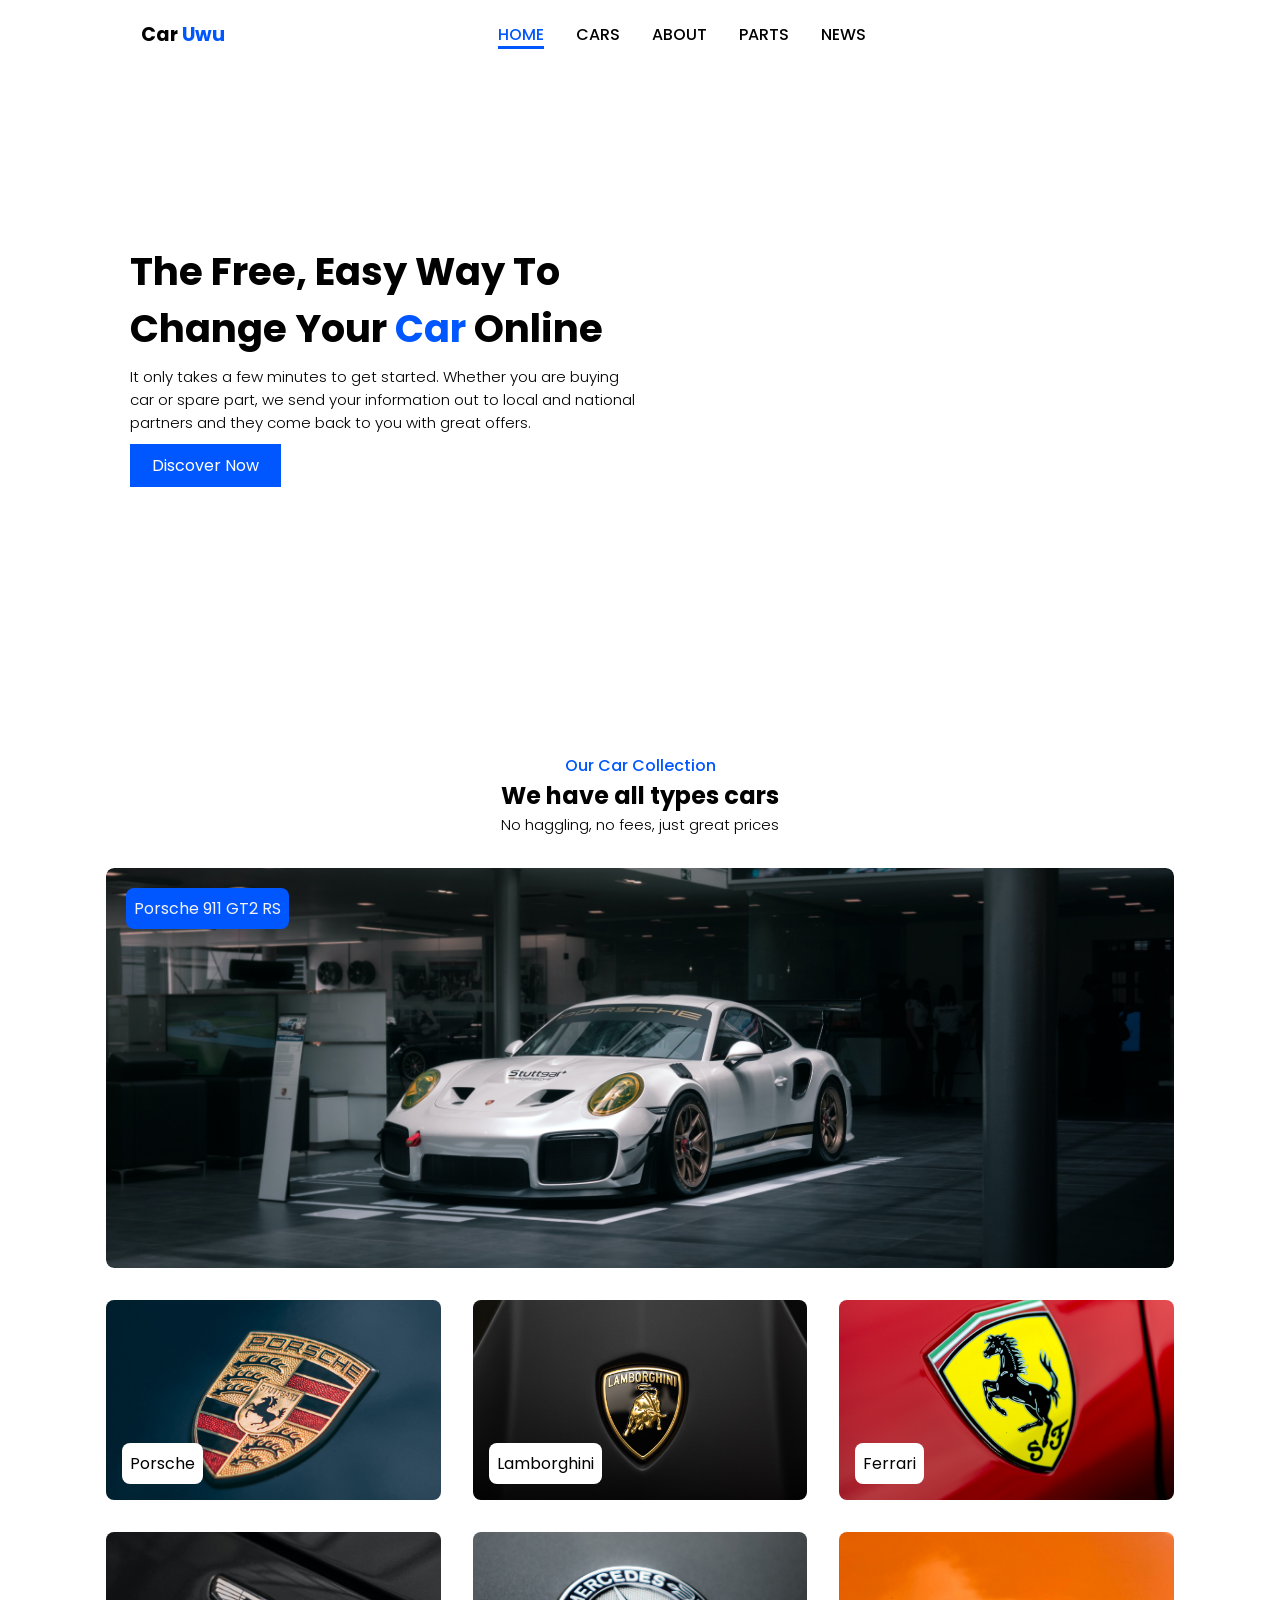
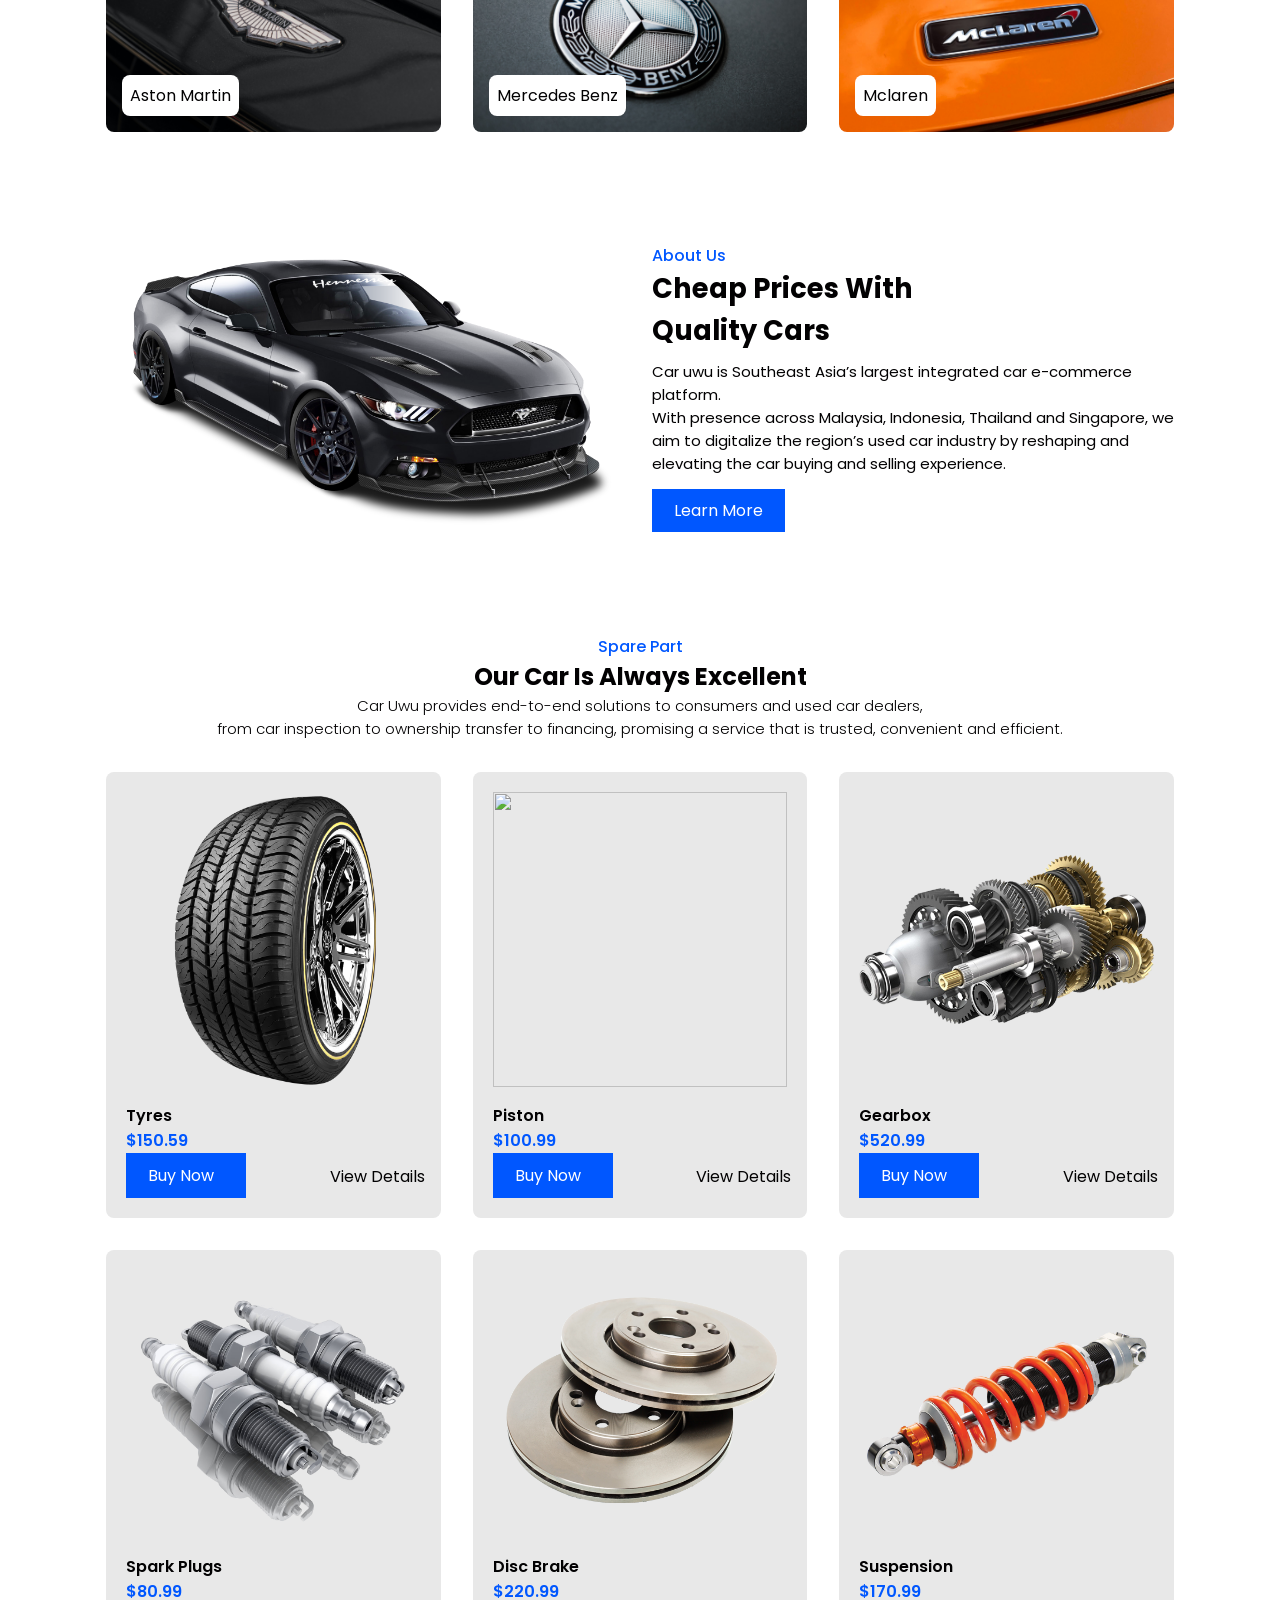
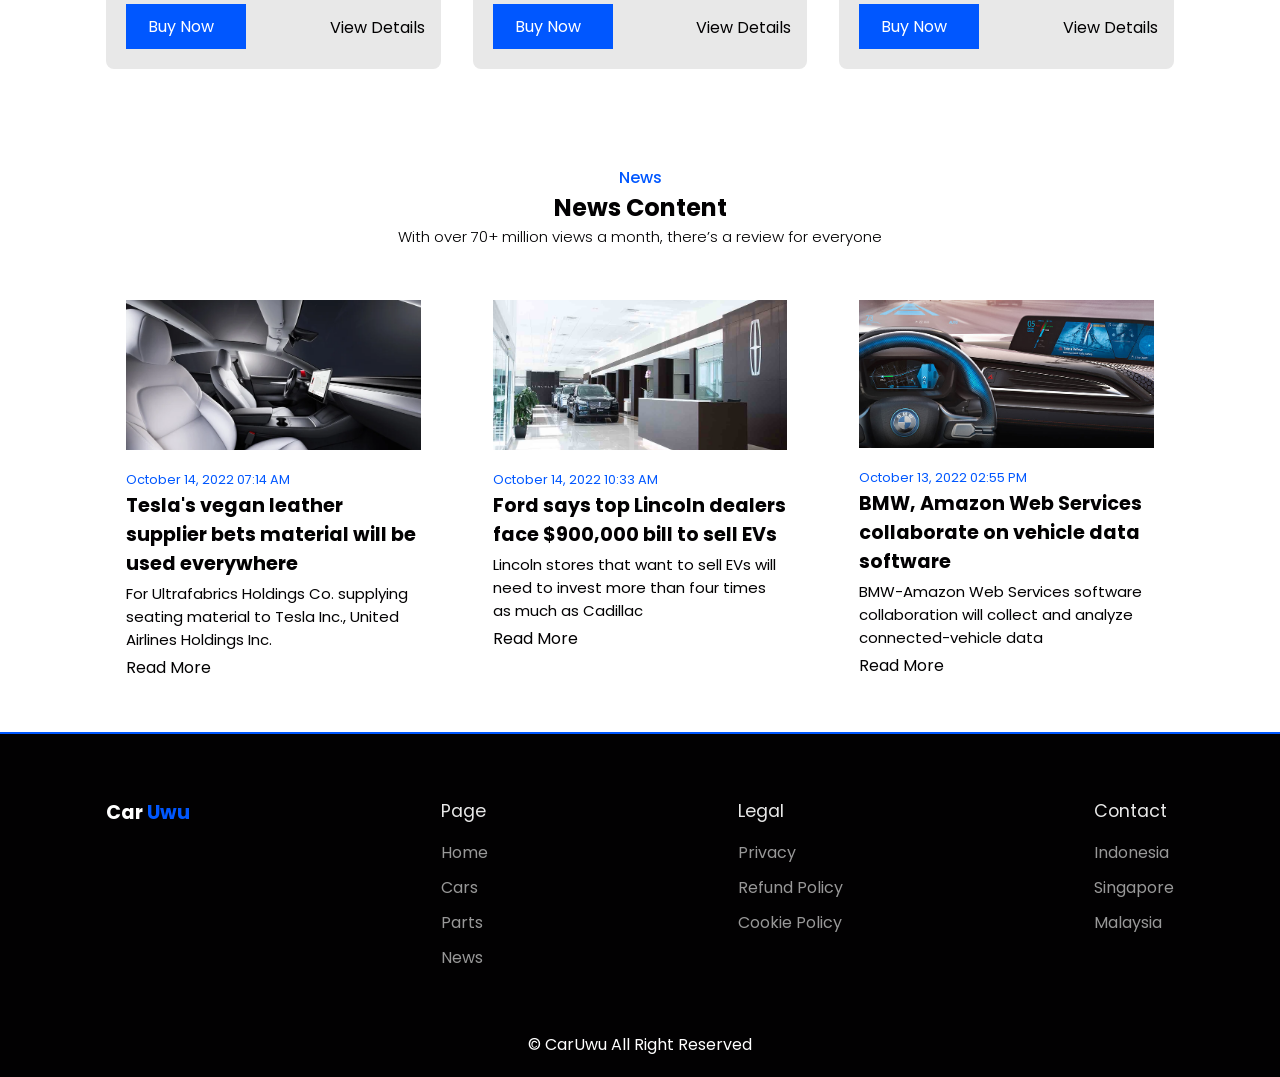
==== index.html @ ac92527e "Initial commit" ====
<!DOCTYPE html>
<html lang="en">
<head>
    <meta charset="UTF-8">
    <meta http-equiv="X-UA-Compatible" content="IE=edge">
    <meta name="viewport" content="width=device-width, initial-scale=1.0">
    <title>Car Uwu</title>
    <link rel="stylesheet" href="style.css">
    <script src="https://kit.fontawesome.com/e213a3e1e1.js" crossorigin="anonymous"></script>
</head>
<body>
<header>
    <div class="nav container">
        <i class="fa-solid fa-bars" id="menu-icon"></i>
        <a href="#" class="logo">Car <span>Uwu</span></a>
        <ul class="navbar">
            <li><a href="#home" class="navbar-item">Home</a></li>
            <li><a href="#cars" class="navbar-item">Cars</a></li>
            <li><a href="#about" class="navbar-item">About</a></li>
            <li><a href="#parts" class="navbar-item">Parts</a></li>
            <li><a href="#news" class="navbar-item">News</a></li>
        </ul>
        <i class="fa-solid fa-magnifying-glass" id="search-icon"></i>
        <div class="search-box container">
            <input type="search" name="" id="" placeholder="Search here...">
        </div>
    </div>
</header>
<section class="home" id="home">
    <div class="home-text">
        <h1>The Free, Easy Way To <br>Change Your <span>Car</span> Online</h1>
        <p>It only takes a few minutes to get started. Whether you are buying <br>
            car or spare part, we send your information out to local and national <br>
            partners and they come back to you with great offers.</p>
        <a href="#" class="btn">Discover Now</a>
    </div>
</section>
<section class="cars" id="cars">
    <div class="heading">
        <span>Our Car Collection</span>
        <h2>We have all types cars</h2>
        <p>No haggling, no fees, just great prices</p>
    </div>
    <div class="cars-slideshow container">
        <div class="mySlides fade">
            <div class="text">Porsche 911 GT2 RS</div>
            <img src="img/slideshow3.jpg" style="width:100%" alt="">
        </div>

        <div class="mySlides fade">
            <div class="text">Ferrari SF90 Stradale</div>
            <img src="img/slideshow1.jpg" style="width:100%" alt="">
        </div>

        <div class="mySlides fade">
            <div class="text">Lamborghini Gallardo</div>
            <img src="img/slideshow2.jpg" style="width:100%" alt="">
        </div>

        <div class="mySlides fade">
            <div class="text">Aston Martin DB11</div>
            <img src="img/slideshow4.jpg" style="width:100%" alt="">
        </div>

        <div class="mySlides fade">
            <div class="text">McLaren 720s</div>
            <img src="img/slideshow5.jpg" style="width:100%" alt="">
        </div>

        <div class="mySlides fade">
            <div class="text">Mercedes Benz AMG GT</div>
            <img src="img/slideshow6.jpg" style="width:100%" alt="">
        </div>
    </div>
    <div class="cars-container container">
        <div class="box" onclick="location.href= 'listCarPorsche.html'" id="porsche">
            <img src="img/porschelogo.jpg" alt="">
            <h2>Porsche</h2>
        </div>
        <div class="box" onclick="location.href= 'listCarLamborghini.html'" id="lamborghini">
            <img src="img/lamborghinilogo.jpg" alt="">
            <h2>Lamborghini</h2>
        </div>
        <div class="box" onclick="location.href= 'listCarFerrari.html'" id="ferrari">
            <img src="img/ferrarilogo.jpg" alt="">
            <h2>Ferrari</h2>
        </div>
        <div class="box" onclick="location.href= 'listCarAstonMartin.html'" id="aston-martin">
            <img src="img/astonmartinlogo.jpg" alt="">
            <h2>Aston Martin</h2>
        </div>
        <div class="box" onclick="location.href= 'listCarMercedes.html'" id="mercedes-benz">
            <img src="img/merclogo.jpg" alt="">
            <h2>Mercedes Benz</h2>
        </div>
        <div class="box" onclick="location.href= 'listCarMcalaren.html'" id="mclaren">
            <img src="img/mclarenlogo.jpg" alt="">
            <h2>Mclaren</h2>
        </div>
    </div>
</section>
<section class="about container" id="about">
    <div class="about-img">
        <img src="img/about.png" alt="">
    </div>
    <div class="about-text">
        <span>About Us</span>
        <h2>Cheap Prices With <br>Quality Cars</h2>
        <p>Car uwu is Southeast Asia’s largest integrated car e-commerce platform. <br>
            With presence across Malaysia, Indonesia, Thailand and Singapore, we aim to digitalize
            the region’s used car industry by reshaping and elevating the car buying and selling experience.</p>
        <a href="#" class="btn">Learn More</a>
    </div>
</section>
<section class="parts" id="parts">
    <div class="heading">
        <span>Spare Part</span>
        <h2>Our Car Is Always Excellent</h2>
        <p>Car Uwu provides end-to-end solutions to consumers and used car dealers, <br>
            from car inspection to ownership transfer to financing, promising a service that is trusted, convenient and efficient.</p>
    </div>
    <div class="parts-container container">
        <div class="box">
            <img src="img/tyres.png" alt="">
            <h3>Tyres</h3>
            <span>$150.59</span>
            <div class="rating">
                <i class="fa-solid fa-star"></i>
                <i class="fa-solid fa-star"></i>
                <i class="fa-solid fa-star"></i>
                <i class="fa-solid fa-star"></i>
                <i class="fa-solid fa-star-half-stroke"></i>
            </div>
            <a href="#" class="btn">Buy Now</a>
            <a href="detailsParts.html" class="details">View Details</a>
        </div>
        <div class="box">
            <img src="img/piston.png" alt="">
            <h3>Piston</h3>
            <span>$100.99</span>
            <div class="rating">
                <i class="fa-solid fa-star"></i>
                <i class="fa-solid fa-star"></i>
                <i class="fa-solid fa-star"></i>
                <i class="fa-solid fa-star"></i>
                <i class="fa-solid fa-star-half-stroke"></i>
            </div>
            <a href="#" class="btn">Buy Now</a>
            <a href="#" class="details">View Details</a>
        </div>
        <div class="box">
            <img src="img/gearbox.png" alt="">
            <h3>Gearbox</h3>
            <span>$520.99</span>
            <div class="rating">
                <i class="fa-solid fa-star"></i>
                <i class="fa-solid fa-star"></i>
                <i class="fa-solid fa-star"></i>
                <i class="fa-solid fa-star"></i>
                <i class="fa-solid fa-star-half-stroke"></i>
            </div>
            <a href="#" class="btn">Buy Now</a>
            <a href="#" class="details">View Details</a>
        </div>
        <div class="box">
            <img src="img/sparkplugs.png" alt="">
            <h3>Spark Plugs</h3>
            <span>$80.99</span>
            <div class="rating">
                <i class="fa-solid fa-star"></i>
                <i class="fa-solid fa-star"></i>
                <i class="fa-solid fa-star"></i>
                <i class="fa-solid fa-star"></i>
                <i class="fa-solid fa-star-half-stroke"></i>
            </div>
            <a href="#" class="btn">Buy Now</a>
            <a href="#" class="details">View Details</a>
        </div>
        <div class="box">
            <img src="img/disc-brake.png" alt="">
            <h3>Disc Brake</h3>
            <span>$220.99</span>
            <div class="rating">
                <i class="fa-solid fa-star"></i>
                <i class="fa-solid fa-star"></i>
                <i class="fa-solid fa-star"></i>
                <i class="fa-solid fa-star"></i>
                <i class="fa-solid fa-star-half-stroke"></i>
            </div>
            <a href="#" class="btn">Buy Now</a>
            <a href="#" class="details">View Details</a>
        </div>
        <div class="box">
            <img src="img/suspension.png" alt="">
            <h3>Suspension</h3>
            <span>$170.99</span>
            <div class="rating">
                <i class="fa-solid fa-star"></i>
                <i class="fa-solid fa-star"></i>
                <i class="fa-solid fa-star"></i>
                <i class="fa-solid fa-star"></i>
                <i class="fa-solid fa-star-half-stroke"></i>
            </div>
            <a href="#" class="btn">Buy Now</a>
            <a href="#" class="details">View Details</a>
        </div>
    </div>
</section>
<section class="news" id="news">
    <div class="heading">
        <span>News</span>
        <h2>News Content</h2>
        <p>With over 70+ million views a month, there’s a review for everyone</p>
    </div>
    <div class="news-container container">
        <div class="box">
            <img src="img/news1.png" alt="">
            <span>October 14, 2022 07:14 AM</span>
            <h3>Tesla's vegan leather supplier bets material will be used everywhere</h3>
            <p>For Ultrafabrics Holdings Co. supplying seating material to Tesla Inc., United Airlines Holdings Inc.</p>
            <a href="news.html" class="news-btn">Read More<i class="fa-solid fa-arrow-right"></i></a>
        </div>
        <div class="box">
            <img src="img/news2.png" alt="">
            <span>October 14, 2022 10:33 AM</span>
            <h3>Ford says top Lincoln dealers face $900,000 bill to sell EVs</h3>
            <p>Lincoln stores that want to sell EVs will need to invest more than four times as much as Cadillac</p>
            <a href="#" class="news-btn">Read More<i class="fa-solid fa-arrow-right"></i></a>
        </div>
        <div class="box">
            <img src="img/news3.png" alt="">
            <span>October 13, 2022 02:55 PM</span>
            <h3>BMW, Amazon Web Services collaborate on vehicle data software</h3>
            <p>BMW-Amazon Web Services software collaboration will collect and analyze connected-vehicle data</p>
            <a href="#" class="news-btn">Read More<i class="fa-solid fa-arrow-right"></i></a>
        </div>
    </div>
</section>
<section class="footer">
    <div class="footer-container container">
        <div class="footer-box">
            <a href="#" class="logo">Car <span>Uwu</span></a>
            <div class="social">
                <a href="#"><i class="fa-brands fa-facebook"></i></a>
                <a href="#"><i class="fa-brands fa-twitter"></i></a>
                <a href="#"><i class="fa-brands fa-instagram"></i></a>
                <a href="#"><i class="fa-brands fa-youtube"></i></a>
            </div>
        </div>
        <div class="footer-box">
            <h3>Page</h3>
            <a href="#home">Home</a>
            <a href="#cars">Cars</a>
            <a href="#parts">Parts</a>
            <a href="#news">News</a>
        </div>
        <div class="footer-box">
            <h3>Legal</h3>
            <a href="#">Privacy</a>
            <a href="#">Refund Policy</a>
            <a href="#">Cookie Policy</a>
        </div>
        <div class="footer-box">
            <h3>Contact</h3>
            <p>Indonesia</p>
            <p>Singapore</p>
            <p>Malaysia</p>
        </div>
    </div>
</section>
<div class="copyright">
    <p>&#169; CarUwu All Right Reserved</p>
</div>
<script src="main.js"></script>
</body>
</html>
---- style.css ----
@import url('https://fonts.googleapis.com/css2?family=Poppins:wght@400;500;600;700&display=swap');

* {
    font-family: 'Poppins', sans-serif;
    margin: 0;
    padding: 0;
    scroll-padding-top: 1rem;
    scroll-behavior: smooth;
    list-style: none;
    text-decoration: none;
    box-sizing: border-box;
}

:root {
    --main-color: #0057FF;
    --text-color: #020102;
    --bg-color: white;
}

html::-webkit-scrollbar {
    width: 0.5rem;
    background: transparent;
}

html::-webkit-scrollbar-thumb {
    background: var(--main-color);
    border-radius: 0.5rem;
}

section {
    padding: 4rem 0 2rem;
}

img {
    width: 100%;
}

body {
    color: var(--text-color);
}

.container {
    max-width: 1068px;
    margin-left: auto;
    margin-right: auto;
}

header {
    display: block;
    width: 100%;
    position: fixed;
    top: 0;
    left: 0;
    z-index: 100;
}

header.shadow {
    background: var(--bg-color);
    box-shadow: 4px 4px 20px rgb(15 54 55 / 10%);
    transition: 0.5s ease;
}

header.shadow #search-icon {
    color: var(--main-color);
}

.nav {
    display: flex;
    justify-content: space-between;
    align-items: center;
    padding: 20px 35px;
}

#menu-icon {
    font-size: 24px;
    cursor: pointer;
    color: var(--text-color);
    display: none;
}

.logo {
    font-size: 1.2rem;
    font-weight: 700;
    color: var(--text-color);
}

.logo span {
    color: var(--main-color);
}

.navbar {
    display: flex;
    column-gap: 2rem;
}

.navbar a {
    color: var(--text-color);
    font-size: 1rem;
    text-transform: uppercase;
    font-weight: 500;
}

.navbar a:hover,
.navbar .active {
    color: var(--main-color);
    border-bottom: 3px solid var(--main-color);
    transition: 0.2s linear;
}

#search-icon {
    font-size: 24px;
    cursor: pointer;
    color: var(--bg-color);
}

.search-box {
    position: absolute;
    top: 110%;
    right: 0;
    left: 0;
    background: var(--bg-color);
    box-shadow: 4px 4px 20px rgb(15 54 55 / 10%);
    border: 1px solid var(--main-color);
    border-radius: 0.5rem;
    clip-path: circle(0% at 100% 0%);
}

.search-box.active {
    clip-path: circle(144% at 100% 0%);
    transition: 0.4s;
}

.search-box input {
    width: 100%;
    padding: 20px;
    border: none;
    outline: none;
    background: transparent;
    font-size: 1rem;
}

.home {
    max-width: 1400px;
    margin: auto;
    width: 100%;
    min-height: 689px;
    display: flex;
    align-items: center;
    background: url("img/Background-home.jpg");
    background-repeat: no-repeat;
    background-size: cover;
    background-position: center left;
}

.home-text {
    padding-left: 130px;
}

.home-text h1 {
    font-size: 2.4rem;
}

.home-text span {
    color: var(--main-color);
}

.home-text p {
    font-size: 0.938rem;
    font-weight: 300;
    margin: 0.5rem 0 1.2rem;
}

.btn {
    padding: 10px 22px;
    background: var(--main-color);
    color: var(--bg-color);
    font-weight: 400;
}

.btn:hover {
    background: #0041c4;
}

.heading {
    text-align: center;
}

.heading span {
    font-weight: 500;
    color: var(--main-color);
}

.heading p {
    font-size: 0.938rem;
    font-weight: 300;
}

.mySlides {
    display: none;
}

img {
    vertical-align: middle;
}

.cars-slideshow {
    position: relative;
    margin: 2rem auto auto;
}

.cars-slideshow .mySlides {
    overflow: hidden;
    border-radius: 0.5rem;
}

.cars-slideshow .mySlides img {
    border-radius: 0.5rem;
    height: 400px;
    object-fit: cover;
    overflow: hidden;
}

.cars-slideshow .mySlides img:hover {
    transform: scale(1.1);
    transition: 0.5s;
}

.text {
    color: #f2f2f2;
    font-weight: 400;
    font-size: 1rem;
    background: var(--main-color);
    padding: 8px;
    margin: 20px;
    border-radius: 0.5rem;
    position: absolute;
    top: 0;
    z-index: 10;
}

.mySlides .active {
    background-color: #717171;
}

.fade {
    animation-name: fade;
    animation-duration: 1.5s;
}

@keyframes fade {
    from {opacity: .5}
    to {opacity: 1}
}

.cars-container {
    display: flex;
    flex-wrap: wrap;
    gap: 2rem;
    margin-top: 2rem;
}

.cars-container .box {
    flex: 1 1 17rem;
    position: relative;
    height: 200px;
    border-radius: 0.5rem;
    overflow: hidden;
}

.cars-container .box img {
    width: 100%;
    height: 100%;
    object-fit: cover;
    overflow: hidden;
}

.cars-container .box img:hover {
    transform: scale(1.1);
    transition: 0.5s;
}

.cars-container .box h2 {
    position: absolute;
    bottom: 1rem;
    left: 1rem;
    font-weight: 400;
    font-size: 1rem;
    background: var(--bg-color);
    padding: 8px;
    border-radius: 0.5rem;
}

.cars-container .box:hover h2 {
    background: var(--main-color);
    color: var(--bg-color);
}

.about {
    display: flex;
    flex-wrap: wrap;
    align-items: center;
    gap: 1.5rem;
}

.about-img {
    flex: 1 1 21rem;
}

.about-text {
    flex: 1 1 21rem;
}

.about-text span {
    font-weight: 500;
    color: var(--main-color);
}

.about-text h2 {
    font-size: 1.7rem;
}

.about-text p {
    font-size: 0.938rem;
    margin: 0.5rem 0 1.4rem;
}

.parts-container {
    display: flex;
    flex-wrap: wrap;
    gap: 2rem;
    margin-top: 2rem;
}

.parts-container .box {
    flex: 1 1 17rem;
    position: relative;
    padding: 20px;
    display: flex;
    flex-direction: column;
    background: #e8e8e8;
    border-radius: 0.5rem;
}

.parts-container .box img {
    width: 100%;
    height: 100%;
    object-fit: contain;
    margin-bottom: 1rem;
}

.parts-container .box h3 {
    font-size: 1rem;
    font-weight: 600;
}

.parts-container .box span {
    display: inline;
    font-size: 1rem;
    font-weight: 600;
    color: var(--main-color);
}

.parts-container .box .fa-star,
.parts-container .box .fa-star-half-stroke {
    color: orange;
    margin: 0.8rem 0;
}

.parts-container .box .btn {
    max-width: 120px;
}

.parts-container .box .details {
    display: flex;
    align-items: center;
    position: absolute;
    bottom: 1.8rem;
    right: 1rem;
    font-size: 1rem;
    color: var(--text-color);
}

.parts-container .box .details:hover {
    color: var(--main-color);
    text-decoration: underline;
}

.news-container {
    display: flex;
    flex-wrap: wrap;
    gap: 2rem;
    margin-top: 2rem;
}

.news-container .box {
    flex: 1 1 13rem;
    padding: 20px;
}

.news-container .box:hover {
    box-shadow: 4px 4px 20px rgb(15 54 55 / 50%);
    transition: all 0.3s ease-in-out;
    border-radius: 0.5rem;
}

.news-container .box span {
    font-size: 0.8rem;
    color: var(--main-color);
}

.news-container .box img {
    width: 100%;
    max-height: 150px;
    object-fit: cover;
    margin-bottom: 1rem;
}

.news-container h3 {
    font-size: 1.2rem;
}

.news-container .box p {
    font-size: 0.938rem;
    margin: 4px 0;
}

.news-container .box .news-btn {
    display: flex;
    align-items: center;
    column-gap: 4px;
    color: var(--text-color);
}

.news-container .box .news-btn .fa-arrow-right {
    font-size: 20px;
}

.news-container .box .news-btn:hover {
    color: var(--main-color);
    column-gap: 0.7rem;
    transition: 0.5s;
}

.footer {
    background-color: var(--text-color);
    color: #e8e8e8;
    border-top: 2px solid var(--main-color);
}

.footer-container {
    display: flex;
    justify-content: space-between;
    gap: 1rem;
}

.footer-container .logo {
    color: var(--bg-color);
    margin-bottom: 1rem;
}

.footer-container .footer-box {
    display: flex;
    flex-direction: column;
}

.social {
    display: flex;
    align-items: center;
}

.social a {
    font-size: 24px;
    color: var(--bg-color);
    margin-right: 1rem;
}

.social a:hover {
    color: var(--main-color);
}

.footer-container  h3 {
    font-size: 1.1rem;
    font-weight: 400;
    margin-bottom: 1rem;
}

.footer-box a,
.footer-box p {
    color: #989898;
    margin-bottom: 10px;
}

.footer-box a:hover {
    color: var(--main-color);
}

.copyright {
    padding: 20px;
    text-align: center;
    color: var(--bg-color);
    background: var(--text-color);
}

.cars-details-container {
    position: relative;
    min-height: 500px;
}

.details-image {
    position: absolute;
    width: 100%;
    height: 100%;
    object-fit: cover;
    object-position: center;
    z-index: -1;
}

.details-text {
    position: absolute;
    bottom: 0;
    left: 0;
    width: 100%;
    height: 100%;
    display: flex;
    flex-direction: column;
    justify-content: flex-end;
    padding: 40px;
}

.details-text h2 {
    display: flex;
    font-size: 1.5rem;
    font-weight: 600;
    color: var(--bg-color);
    background: var(--main-color);
    width: fit-content;
    padding: 5px;
    border-radius: 0.5rem;
}

.condition {
    display: flex;
    align-items: center;
    column-gap: 2px;
    font-size: 1.1rem;
    color: orange;
    margin-top: 9px;
}

.tags {
    display: flex;
    align-items: center;
    column-gap: 10px;
    margin: 1rem 0;
    color: var(--bg-color);
    background: var(--main-color);
    max-width: fit-content;
    padding: 4px;
    border-radius: 0.5rem;
}

.tags span {
    background: var(--main-color);
    padding: 0 4px;
}

.about-car {
    position: relative;
    margin-top: 2rem !important;
}

.about-car h2 {
    font-size: 1.4rem;
    font-weight: 600;
    color: var(--main-color);
    margin-top: 2rem !important;
}

.about-car p, .about-car ul li {
    font-size: 0.938rem;
    margin: 10px 0;
}

.details-text .btn {
    max-width: 120px;
    border-radius: 0.5rem;
    background: var(--bg-color);
    color: var(--main-color);
}

.details-text .btn:hover {
    max-width: 120px;
    border-radius: 0.5rem;
    background: var(--main-color);
    color: var(--bg-color);
}

.news .headline {
    margin-top: 2rem;
}

.share-item {
    background: var(--main-color);
    padding: 10px;
    color: var(--bg-color);
    margin-bottom: 1px;
}

.about-news {
    position: relative;
    margin-top: 2rem !important;
}

.about-news h2 {
    font-size: 1.4rem;
    font-weight: 600;
    color: var(--main-color);
    margin-top: 2rem !important;
}

.about-news p {
    font-size: 0.938rem;
    margin: 10px 0;
}

.parts .mySlides {
    border-radius: 0.5rem;
    height: 500px;
    width: 400px;
    object-fit: cover;
    overflow: hidden;
    margin-left: auto;
    margin-right: auto;
}

.parts .mySlides h2 {
    padding: 10px;
}

.parts .mySlides .btn {
    background-color: var(--main-color);
    color: var(--bg-color);
}

.parts .mySlides .btn:hover {
    background-color: #0041c4;
}


.parts .cars-slideshow .mySlides img {
    border-radius: 0.5rem;
    height: 500px;
    width: 400px;
    object-fit: cover;
    overflow: hidden;
}

.parts .cars-slideshow .mySlides .details-text {
    padding-left: 0;
}


@media (max-width: 1080px) {
    .container {
        margin-left: 1rem;
        margin-right: 1rem;
    }
}

@media (max-width: 991px) {
    .nav {
        padding: 15px 20px;
    }

    section {
        padding: 3rem 0 1rem;
    }

    .home-text {
        padding-left: 2rem;
    }

    .home-text h1 {
        font-size: 2.1rem;
    }
}

@media (max-width: 920px) {
    #search-icon {
        color: var(--main-color);
    }
}

@media (max-width: 768px) {
    .search-box input {
        padding: 15px;
    }

    .nav {
        padding: 10px 0;
    }

    #menu-icon {
        display: initial;
    }
    
    .navbar {
        position: absolute;
        top: 100%;
        right: 0;
        left: 0;
        display: flex;
        flex-direction: column;
        background: var(--bg-color);
        row-gap: 0.5rem;
        text-align: center;
        box-shadow: 4px 4px 20px rgb(15 54 55 / 20%);
        clip-path: circle(0% at 0% 0%);
        transition: 0.6s;
    }

    .navbar a {
        display: block;
        padding: 15px;
    }

    .navbar a:hover,
    .navbar a.active {
        border-bottom: none;
        background: var(--main-color);
        color: var(--bg-color);
    }

    .navbar.active {
        clip-path: circle(144% at 0% 0%);
    }
    
    .news-container .box {
        padding: 4px;
    }
}

@media (max-width: 727px) {
    .heading span {
        font-size: 0.9rem;
    }

    .heading h2 {
        font-size: 1.4rem;
    }

    .about {
        flex-direction: column-reverse;
    }

    .about-text {
        text-align: center;
    }

    .about-text h2 {
        font-size: 1.4rem;
    }

    .details-text {
        padding: 10px;
    }
}

@media (max-width: 607px) {
    .footer-container {
        display: grid;
        grid-template-columns: 1fr 1fr;
    }
}

@media (max-width: 360px) {
    .search-box input {
        padding: 11px;
    }

    .home {
        min-height: 500px;
    }

    .home-text h1 {
        font-size: 2rem;
    }

    .home-text p br {
        display: contents;
    }

    .tags {
        column-gap: 2px;
        margin-bottom: 0 !important;
    }
}
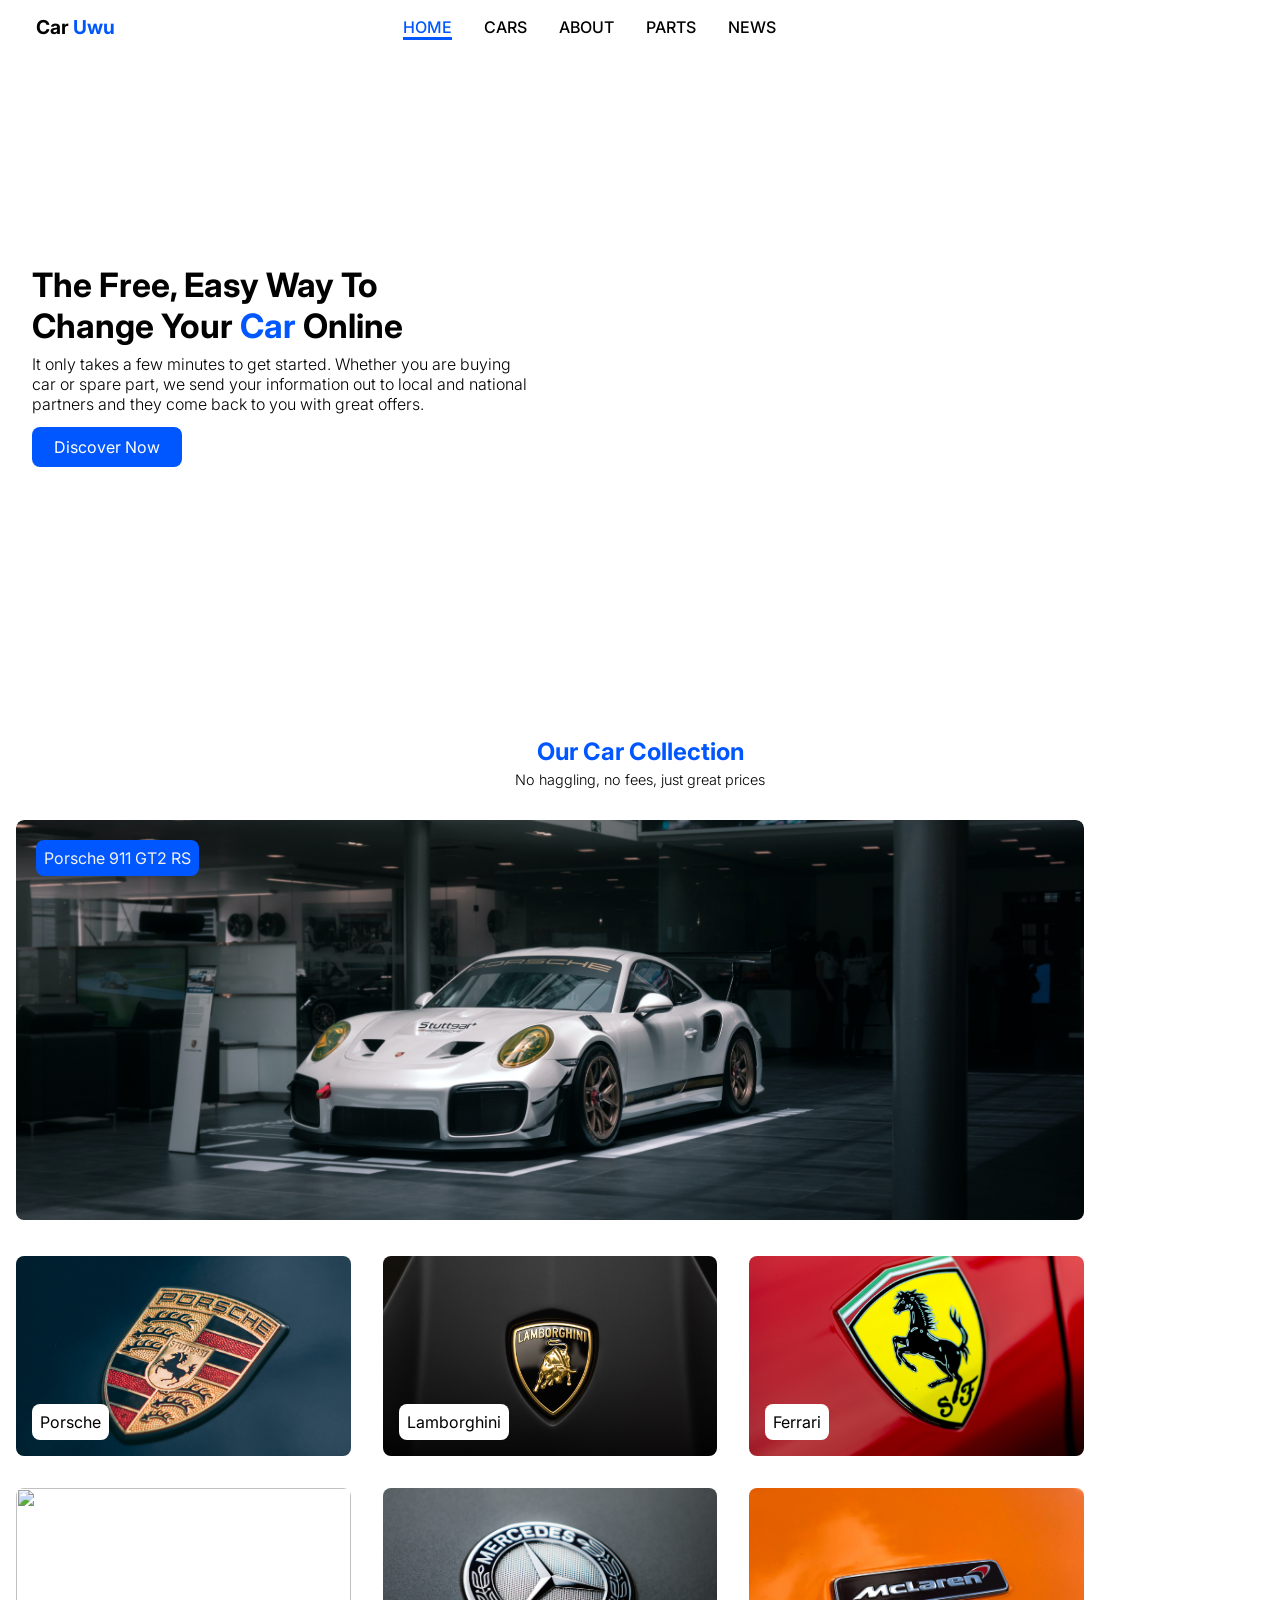
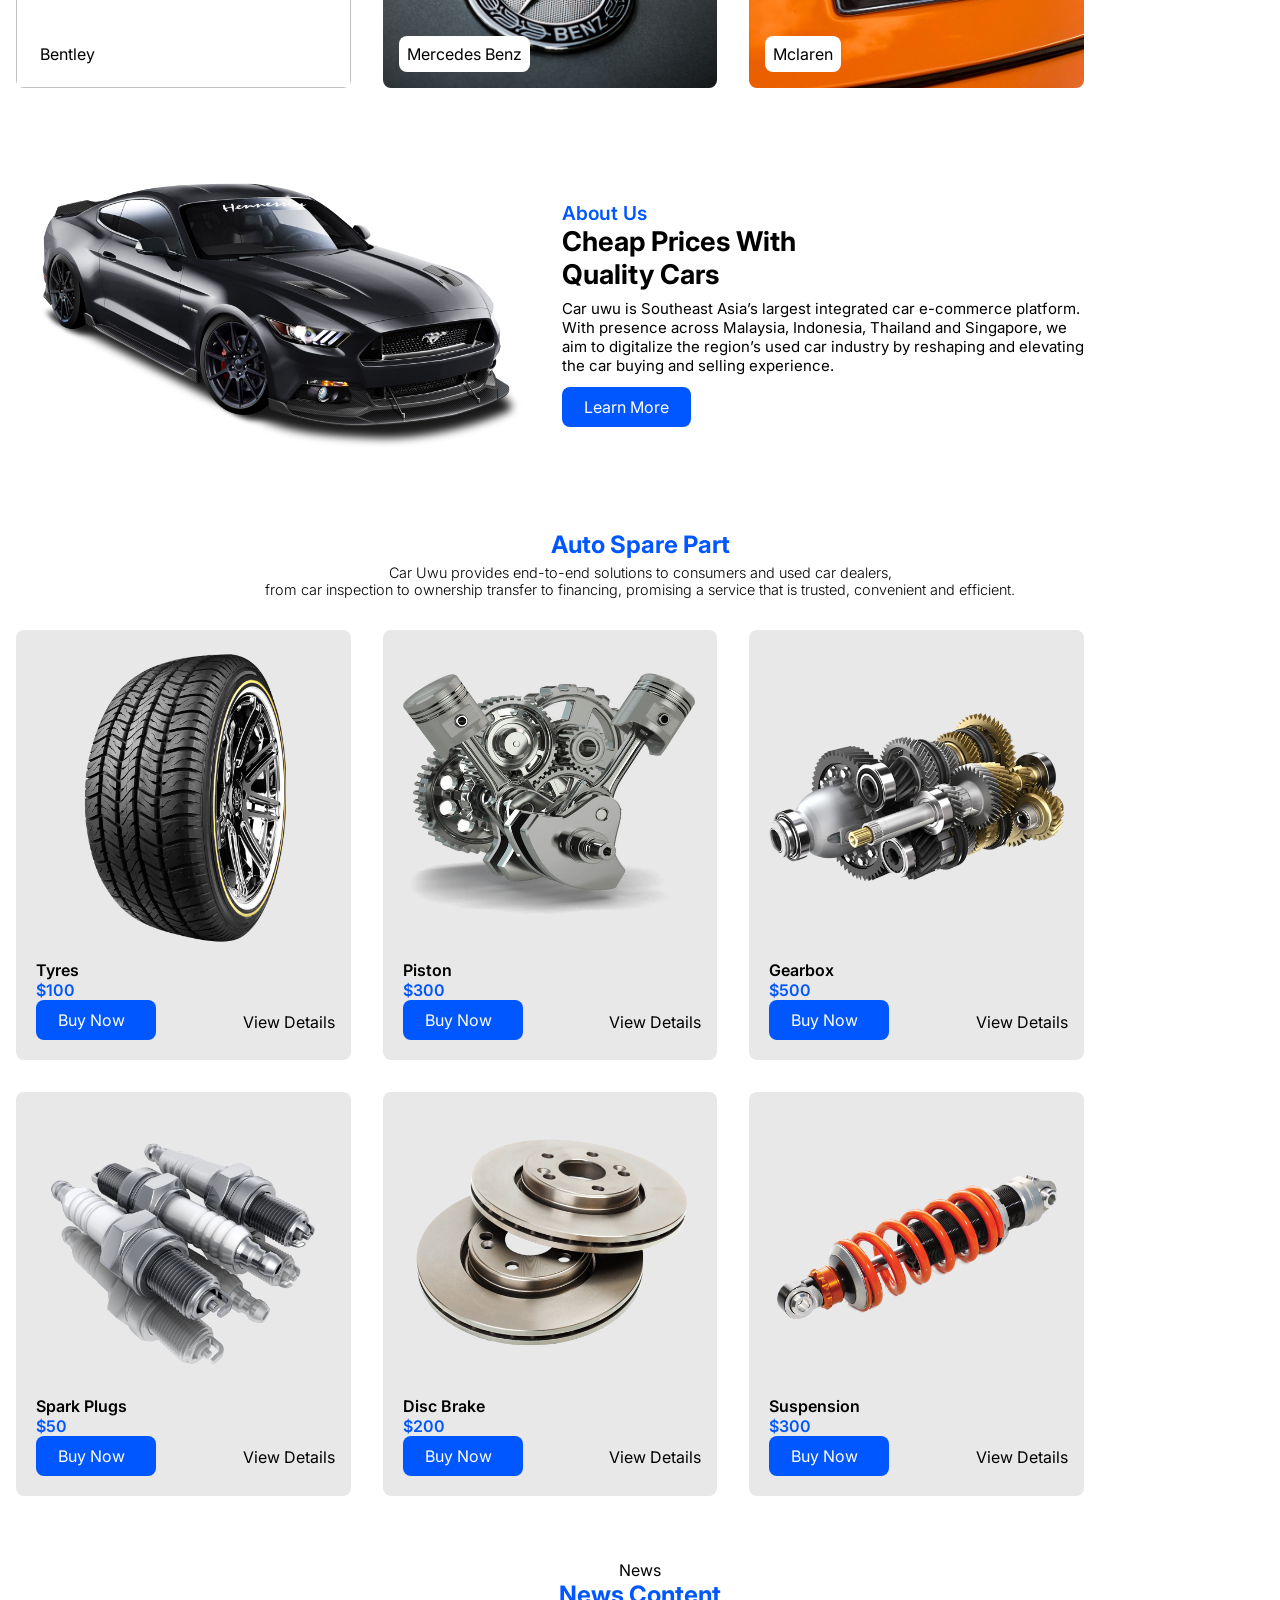
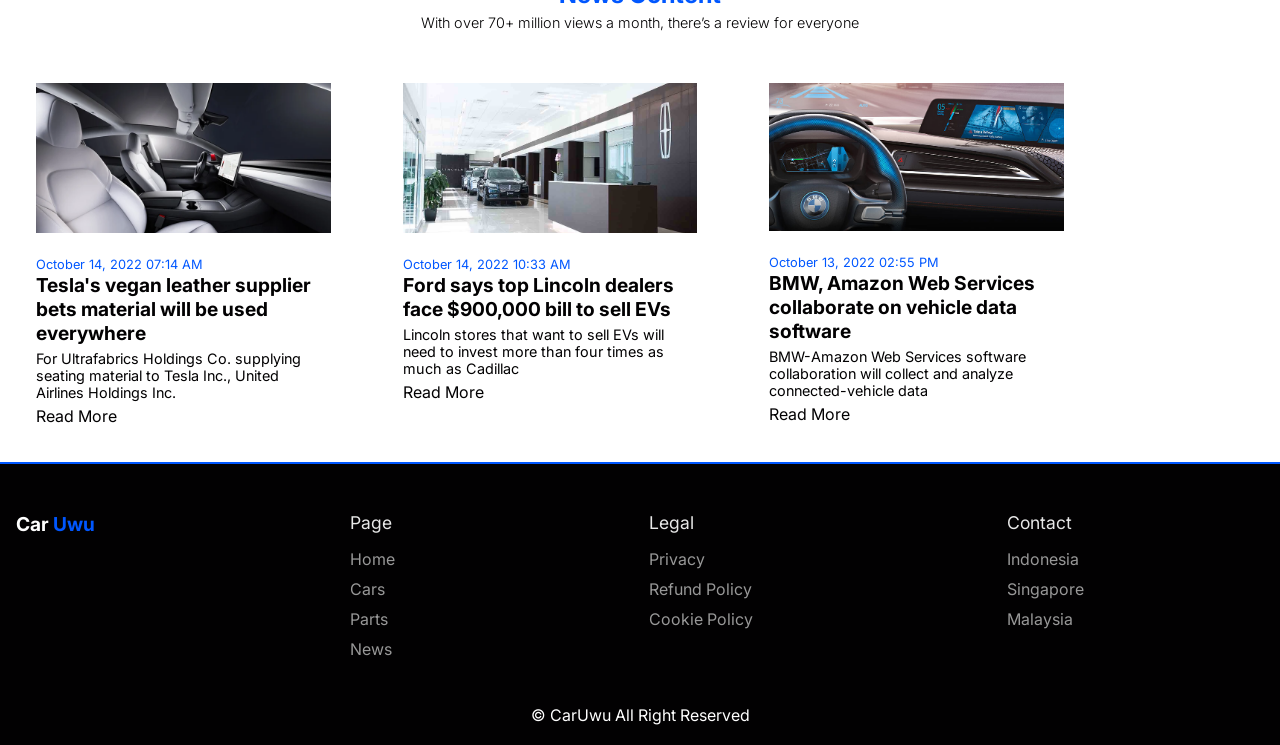
==== commit e8ffaf77: "perbaiki beberapa bagian responsive" ====
--- a/index.html
+++ b/index.html
@@ -5,7 +5,7 @@
     <meta http-equiv="X-UA-Compatible" content="IE=edge">
     <meta name="viewport" content="width=device-width, initial-scale=1.0">
     <title>Car Uwu</title>
-    <link rel="stylesheet" href="style.css">
+    <link rel="stylesheet" href="styles/style.css">
     <script src="https://kit.fontawesome.com/e213a3e1e1.js" crossorigin="anonymous"></script>
 </head>
 <body>
@@ -22,7 +22,7 @@
         </ul>
         <i class="fa-solid fa-magnifying-glass" id="search-icon"></i>
         <div class="search-box container">
-            <input type="search" name="" id="" placeholder="Search here...">
+            <label for=""></label><input type="search" name="" id="" placeholder="Search here...">
         </div>
     </div>
 </header>
@@ -32,69 +32,63 @@
         <p>It only takes a few minutes to get started. Whether you are buying <br>
             car or spare part, we send your information out to local and national <br>
             partners and they come back to you with great offers.</p>
-        <a href="#" class="btn">Discover Now</a>
+        <a href="#cars" class="btn">Discover Now</a>
     </div>
 </section>
 <section class="cars" id="cars">
     <div class="heading">
-        <span>Our Car Collection</span>
-        <h2>We have all types cars</h2>
+        <h2>Our Car Collection</h2>
         <p>No haggling, no fees, just great prices</p>
     </div>
-    <div class="cars-slideshow container">
+    <div class="slideshow container">
         <div class="mySlides fade">
             <div class="text">Porsche 911 GT2 RS</div>
-            <img src="img/slideshow3.jpg" style="width:100%" alt="">
+            <img src="img/slideshow/slideshow3.jpg" style="width:100%" alt="">
         </div>
 
         <div class="mySlides fade">
             <div class="text">Ferrari SF90 Stradale</div>
-            <img src="img/slideshow1.jpg" style="width:100%" alt="">
+            <img src="img/slideshow/slideshow1.jpg" style="width:100%" alt="">
         </div>
 
         <div class="mySlides fade">
             <div class="text">Lamborghini Gallardo</div>
-            <img src="img/slideshow2.jpg" style="width:100%" alt="">
-        </div>
-
-        <div class="mySlides fade">
-            <div class="text">Aston Martin DB11</div>
-            <img src="img/slideshow4.jpg" style="width:100%" alt="">
+            <img src="img/slideshow/slideshow2.jpg" style="width:100%" alt="">
         </div>
 
         <div class="mySlides fade">
             <div class="text">McLaren 720s</div>
-            <img src="img/slideshow5.jpg" style="width:100%" alt="">
+            <img src="img/slideshow/slideshow5.jpg" style="width:100%" alt="">
         </div>
 
         <div class="mySlides fade">
             <div class="text">Mercedes Benz AMG GT</div>
-            <img src="img/slideshow6.jpg" style="width:100%" alt="">
+            <img src="img/slideshow/slideshow6.jpg" style="width:100%" alt="">
         </div>
     </div>
     <div class="cars-container container">
-        <div class="box" onclick="location.href= 'listCarPorsche.html'" id="porsche">
-            <img src="img/porschelogo.jpg" alt="">
+        <div class="box" id="porsche">
+            <img src="img/logo/porschelogo.jpg" alt="">
             <h2>Porsche</h2>
         </div>
-        <div class="box" onclick="location.href= 'listCarLamborghini.html'" id="lamborghini">
-            <img src="img/lamborghinilogo.jpg" alt="">
+        <div class="box" id="lamborghini">
+            <img src="img/logo/lamborghinilogo.jpg" alt="">
             <h2>Lamborghini</h2>
         </div>
-        <div class="box" onclick="location.href= 'listCarFerrari.html'" id="ferrari">
-            <img src="img/ferrarilogo.jpg" alt="">
+        <div class="box" id="ferrari">
+            <img src="img/logo/ferrarilogo.jpg" alt="">
             <h2>Ferrari</h2>
         </div>
-        <div class="box" onclick="location.href= 'listCarAstonMartin.html'" id="aston-martin">
-            <img src="img/astonmartinlogo.jpg" alt="">
-            <h2>Aston Martin</h2>
-        </div>
-        <div class="box" onclick="location.href= 'listCarMercedes.html'" id="mercedes-benz">
-            <img src="img/merclogo.jpg" alt="">
+        <div class="box" id="bentley">
+            <img src="img/logo/bentleylogo.jpg" alt="">
+            <h2>Bentley</h2>
+        </div>
+        <div class="box" id="mercedes">
+            <img src="img/logo/merclogo.jpg" alt="">
             <h2>Mercedes Benz</h2>
         </div>
-        <div class="box" onclick="location.href= 'listCarMcalaren.html'" id="mclaren">
-            <img src="img/mclarenlogo.jpg" alt="">
+        <div class="box" id="mclaren">
+            <img src="img/logo/mclarenlogo.jpg" alt="">
             <h2>Mclaren</h2>
         </div>
     </div>
@@ -114,95 +108,94 @@
 </section>
 <section class="parts" id="parts">
     <div class="heading">
-        <span>Spare Part</span>
-        <h2>Our Car Is Always Excellent</h2>
+        <h2>Auto Spare Part</h2>
         <p>Car Uwu provides end-to-end solutions to consumers and used car dealers, <br>
             from car inspection to ownership transfer to financing, promising a service that is trusted, convenient and efficient.</p>
     </div>
     <div class="parts-container container">
         <div class="box">
-            <img src="img/tyres.png" alt="">
+            <img src="img/parts/tyres.png" alt="">
             <h3>Tyres</h3>
-            <span>$150.59</span>
-            <div class="rating">
-                <i class="fa-solid fa-star"></i>
-                <i class="fa-solid fa-star"></i>
-                <i class="fa-solid fa-star"></i>
-                <i class="fa-solid fa-star"></i>
-                <i class="fa-solid fa-star-half-stroke"></i>
-            </div>
-            <a href="#" class="btn">Buy Now</a>
-            <a href="detailsParts.html" class="details">View Details</a>
-        </div>
-        <div class="box">
-            <img src="img/piston.png" alt="">
+            <span>$100</span>
+            <div class="rating">
+                <i class="fa-solid fa-star"></i>
+                <i class="fa-solid fa-star"></i>
+                <i class="fa-solid fa-star"></i>
+                <i class="fa-solid fa-star"></i>
+                <i class="fa-solid fa-star-half-stroke"></i>
+            </div>
+            <a href="#" class="btn">Buy Now</a>
+            <a href="detailPart.html" class="details" id="tyres">View Details</a>
+        </div>
+        <div class="box">
+            <img src="img/parts/piston.png" alt="">
             <h3>Piston</h3>
-            <span>$100.99</span>
-            <div class="rating">
-                <i class="fa-solid fa-star"></i>
-                <i class="fa-solid fa-star"></i>
-                <i class="fa-solid fa-star"></i>
-                <i class="fa-solid fa-star"></i>
-                <i class="fa-solid fa-star-half-stroke"></i>
-            </div>
-            <a href="#" class="btn">Buy Now</a>
-            <a href="#" class="details">View Details</a>
-        </div>
-        <div class="box">
-            <img src="img/gearbox.png" alt="">
+            <span>$300</span>
+            <div class="rating">
+                <i class="fa-solid fa-star"></i>
+                <i class="fa-solid fa-star"></i>
+                <i class="fa-solid fa-star"></i>
+                <i class="fa-solid fa-star"></i>
+                <i class="fa-solid fa-star-half-stroke"></i>
+            </div>
+            <a href="#" class="btn">Buy Now</a>
+            <a href="#" class="details" id="piston">View Details</a>
+        </div>
+        <div class="box">
+            <img src="img/parts/gearbox.png" alt="">
             <h3>Gearbox</h3>
-            <span>$520.99</span>
-            <div class="rating">
-                <i class="fa-solid fa-star"></i>
-                <i class="fa-solid fa-star"></i>
-                <i class="fa-solid fa-star"></i>
-                <i class="fa-solid fa-star"></i>
-                <i class="fa-solid fa-star-half-stroke"></i>
-            </div>
-            <a href="#" class="btn">Buy Now</a>
-            <a href="#" class="details">View Details</a>
-        </div>
-        <div class="box">
-            <img src="img/sparkplugs.png" alt="">
+            <span>$500</span>
+            <div class="rating">
+                <i class="fa-solid fa-star"></i>
+                <i class="fa-solid fa-star"></i>
+                <i class="fa-solid fa-star"></i>
+                <i class="fa-solid fa-star"></i>
+                <i class="fa-solid fa-star-half-stroke"></i>
+            </div>
+            <a href="#" class="btn">Buy Now</a>
+            <a href="#" class="details" id="gearbox">View Details</a>
+        </div>
+        <div class="box">
+            <img src="img/parts/sparkplugs.png" alt="">
             <h3>Spark Plugs</h3>
-            <span>$80.99</span>
-            <div class="rating">
-                <i class="fa-solid fa-star"></i>
-                <i class="fa-solid fa-star"></i>
-                <i class="fa-solid fa-star"></i>
-                <i class="fa-solid fa-star"></i>
-                <i class="fa-solid fa-star-half-stroke"></i>
-            </div>
-            <a href="#" class="btn">Buy Now</a>
-            <a href="#" class="details">View Details</a>
-        </div>
-        <div class="box">
-            <img src="img/disc-brake.png" alt="">
+            <span>$50</span>
+            <div class="rating">
+                <i class="fa-solid fa-star"></i>
+                <i class="fa-solid fa-star"></i>
+                <i class="fa-solid fa-star"></i>
+                <i class="fa-solid fa-star"></i>
+                <i class="fa-solid fa-star-half-stroke"></i>
+            </div>
+            <a href="#" class="btn">Buy Now</a>
+            <a href="#" class="details" id="spark-plugs">View Details</a>
+        </div>
+        <div class="box">
+            <img src="img/parts/disc-brake.png" alt="">
             <h3>Disc Brake</h3>
-            <span>$220.99</span>
-            <div class="rating">
-                <i class="fa-solid fa-star"></i>
-                <i class="fa-solid fa-star"></i>
-                <i class="fa-solid fa-star"></i>
-                <i class="fa-solid fa-star"></i>
-                <i class="fa-solid fa-star-half-stroke"></i>
-            </div>
-            <a href="#" class="btn">Buy Now</a>
-            <a href="#" class="details">View Details</a>
-        </div>
-        <div class="box">
-            <img src="img/suspension.png" alt="">
+            <span>$200</span>
+            <div class="rating">
+                <i class="fa-solid fa-star"></i>
+                <i class="fa-solid fa-star"></i>
+                <i class="fa-solid fa-star"></i>
+                <i class="fa-solid fa-star"></i>
+                <i class="fa-solid fa-star-half-stroke"></i>
+            </div>
+            <a href="#" class="btn">Buy Now</a>
+            <a href="#" class="details" id="disc-brake">View Details</a>
+        </div>
+        <div class="box">
+            <img src="img/parts/suspension.png" alt="">
             <h3>Suspension</h3>
-            <span>$170.99</span>
-            <div class="rating">
-                <i class="fa-solid fa-star"></i>
-                <i class="fa-solid fa-star"></i>
-                <i class="fa-solid fa-star"></i>
-                <i class="fa-solid fa-star"></i>
-                <i class="fa-solid fa-star-half-stroke"></i>
-            </div>
-            <a href="#" class="btn">Buy Now</a>
-            <a href="#" class="details">View Details</a>
+            <span>$300</span>
+            <div class="rating">
+                <i class="fa-solid fa-star"></i>
+                <i class="fa-solid fa-star"></i>
+                <i class="fa-solid fa-star"></i>
+                <i class="fa-solid fa-star"></i>
+                <i class="fa-solid fa-star-half-stroke"></i>
+            </div>
+            <a href="#" class="btn">Buy Now</a>
+            <a href="#" class="details" id="suspension">View Details</a>
         </div>
     </div>
 </section>
@@ -214,25 +207,25 @@
     </div>
     <div class="news-container container">
         <div class="box">
-            <img src="img/news1.png" alt="">
+            <img src="img/news/news1.png" alt="">
             <span>October 14, 2022 07:14 AM</span>
             <h3>Tesla's vegan leather supplier bets material will be used everywhere</h3>
             <p>For Ultrafabrics Holdings Co. supplying seating material to Tesla Inc., United Airlines Holdings Inc.</p>
-            <a href="news.html" class="news-btn">Read More<i class="fa-solid fa-arrow-right"></i></a>
-        </div>
-        <div class="box">
-            <img src="img/news2.png" alt="">
+            <a href="#" class="news-btn" id="news1">Read More<i class="fa-solid fa-arrow-right"></i></a>
+        </div>
+        <div class="box">
+            <img src="img/news/news2.png" alt="">
             <span>October 14, 2022 10:33 AM</span>
             <h3>Ford says top Lincoln dealers face $900,000 bill to sell EVs</h3>
             <p>Lincoln stores that want to sell EVs will need to invest more than four times as much as Cadillac</p>
-            <a href="#" class="news-btn">Read More<i class="fa-solid fa-arrow-right"></i></a>
-        </div>
-        <div class="box">
-            <img src="img/news3.png" alt="">
+            <a href="#" class="news-btn" id="news2">Read More<i class="fa-solid fa-arrow-right"></i></a>
+        </div>
+        <div class="box">
+            <img src="img/news/news3.png" alt="">
             <span>October 13, 2022 02:55 PM</span>
             <h3>BMW, Amazon Web Services collaborate on vehicle data software</h3>
             <p>BMW-Amazon Web Services software collaboration will collect and analyze connected-vehicle data</p>
-            <a href="#" class="news-btn">Read More<i class="fa-solid fa-arrow-right"></i></a>
+            <a href="#" class="news-btn" id="news3">Read More<i class="fa-solid fa-arrow-right"></i></a>
         </div>
     </div>
 </section>
@@ -244,7 +237,8 @@
                 <a href="#"><i class="fa-brands fa-facebook"></i></a>
                 <a href="#"><i class="fa-brands fa-twitter"></i></a>
                 <a href="#"><i class="fa-brands fa-instagram"></i></a>
-                <a href="#"><i class="fa-brands fa-youtube"></i></a>
+                <a href="https://www.youtube.com/channel/UCYROhAMwx0JT5-1MNCjHnjA"><i class="fa-brands fa-youtube"></i></a>
+                <a href="https://wa.me/6285600846525"><i class="fa-brands fa-whatsapp"></i></a>
             </div>
         </div>
         <div class="footer-box">
@@ -271,6 +265,7 @@
 <div class="copyright">
     <p>&#169; CarUwu All Right Reserved</p>
 </div>
-<script src="main.js"></script>
+<script src="script/data.js"></script>
+<script src="script/main.js"></script>
 </body>
 </html>
--- a/styles/style.css
+++ b/styles/style.css
@@ -0,0 +1,842 @@
+@import url('https://fonts.googleapis.com/css2?family=Poppins:wght@400;500;600;700&display=swap');
+@import url('https://fonts.googleapis.com/css2?family=Inter:wght@400;500;600;700&display=swap');
+
+* {
+    font-family: 'Inter', sans-serif;
+    margin: 0;
+    padding: 0;
+    scroll-behavior: smooth;
+    list-style: none;
+    text-decoration: none;
+    box-sizing: border-box;
+}
+
+html::-webkit-scrollbar {
+    width: 0.5rem;
+    background: transparent;
+}
+
+html::-webkit-scrollbar-thumb {
+    background: #0057FF;
+    border-top-left-radius: 0.5rem;
+    border-bottom-left-radius: 0.5rem;
+}
+
+section {
+    padding: 4rem 0 2rem;
+}
+
+img {
+    width: 100%;
+}
+
+body {
+    color: #020102;
+}
+
+.container {
+    max-width: 1068px;
+    margin-left: auto;
+    margin-right: auto;
+}
+
+header {
+    display: block;
+    width: 100%;
+    position: fixed;
+    top: 0;
+    left: 0;
+    z-index: 100;
+}
+
+header.show {
+    background: white;
+    box-shadow: 4px 4px 20px rgb(15 54 55 / 10%);
+    transition: 0.5s ease;
+}
+
+header.show #search-icon {
+    color: #0057FF;
+}
+
+.nav {
+    display: flex;
+    justify-content: space-between;
+    align-items: center;
+    padding: 20px 35px;
+}
+
+#menu-icon {
+    font-size: 24px;
+    cursor: pointer;
+    color: #0057FF;
+    display: none;
+}
+
+.logo {
+    font-size: 1.2rem;
+    font-weight: 700;
+    color: #020102;
+}
+
+.logo span {
+    color: #0057FF;
+}
+
+.navbar {
+    display: flex;
+    column-gap: 2rem;
+}
+
+.navbar a {
+    color: #020102;
+    font-size: 1rem;
+    font-weight: 500;
+    text-transform: uppercase;
+}
+
+.navbar a:hover,
+.navbar .active {
+    color: #0057FF;
+    border-bottom: 0.2rem solid #0057FF;
+    transition: 0.3s ease-in-out;
+}
+
+#search-icon {
+    font-size: 1.5rem;
+    cursor: pointer;
+    color: white;
+}
+
+.search-box {
+    position: absolute;
+    top: 110%;
+    right: 0;
+    left: 0;
+    background: white;
+    box-shadow: 0 2px 4px darkgrey inset;
+    border: 1px solid #0057FF;
+    border-radius: 0.5rem;
+    clip-path: ellipse(0% 0% at 100% 50%);
+}
+
+.search-box.active {
+    clip-path: ellipse(150% 150% at 100% 50%);
+    transition: 0.8s;
+}
+
+.search-box input {
+    width: 100%;
+    padding: 10px;
+    border: none;
+    outline: none;
+    background: transparent;
+    font-size: 1rem;
+}
+
+.home {
+    margin: auto;
+    width: 100%;
+    min-height: 689px;
+    display: flex;
+    align-items: center;
+    background: url("../img/Background-home.jpg");
+    background-size: cover;
+    background-position: center left;
+}
+
+.home-text {
+    padding-left: 120px;
+}
+
+.home-text h1 {
+    font-size: 2.5rem;
+}
+
+.home-text span {
+    color: #0057FF;
+}
+
+.home-text p {
+    font-size: 1rem;
+    font-weight: 300;
+    margin: 0.5rem 0 1.4rem;
+}
+
+.btn {
+    padding: 10px 22px;
+    background: #0057FF;
+    color: white;
+    font-weight: 400;
+    border-radius: 0.5rem;
+}
+
+.btn:hover {
+    background: #0041c4;
+}
+
+.heading {
+    text-align: center;
+}
+
+.heading h2 {
+    color: #0057FF;
+    margin-bottom: 0.3rem;
+}
+
+.heading p {
+    font-size: 0.9rem;
+    font-weight: 300;
+}
+
+.mySlides {
+    display: none;
+}
+
+.slideshow {
+    position: relative;
+    margin: 2rem auto auto;
+    border-radius: 0.5rem;
+}
+
+.slideshow .mySlides {
+    overflow: hidden;
+    border-radius: 0.5rem;
+}
+
+.slideshow .mySlides img {
+    border-radius: 0.5rem;
+    height: 400px;
+    object-fit: cover;
+    overflow: hidden;
+}
+
+.mySlides .text {
+    position: absolute;
+    color: #f2f2f2;
+    font-weight: 400;
+    font-size: 1rem;
+    background: #0057FF;
+    padding: 8px;
+    margin: 20px;
+    border-radius: 0.5rem;
+    top: 0;
+    z-index: 10;
+}
+
+.fade {
+    animation-name: fade;
+    animation-duration: 1.5s;
+}
+
+@keyframes fade {
+    from {
+        opacity: .5
+    }
+    to {
+        opacity: 1
+    }
+}
+
+.cars-container {
+    display: flex;
+    flex-wrap: wrap;
+    gap: 2rem;
+    margin-top: 2rem;
+}
+
+.cars-container .box {
+    flex: 1 1 17rem;
+    position: relative;
+    height: 200px;
+    border-radius: 0.5rem;
+    overflow: hidden;
+}
+
+.cars-container .box img {
+    width: 100%;
+    height: 100%;
+    object-fit: cover;
+    overflow: hidden;
+}
+
+.cars-container .box img:hover {
+    transform: scale(1.1);
+    transition: 0.5s;
+}
+
+.cars-container .box h2 {
+    position: absolute;
+    bottom: 1rem;
+    left: 1rem;
+    font-weight: 400;
+    font-size: 1rem;
+    background: white;
+    padding: 8px;
+    border-radius: 0.5rem;
+}
+
+.cars-container .box:hover h2 {
+    background: #0057FF;
+    color: white;
+}
+
+.about {
+    display: flex;
+    flex-wrap: wrap;
+    align-items: center;
+    gap: 1.5rem;
+}
+
+.about-img {
+    flex: 1 1 21rem;
+}
+
+.about-text {
+    flex: 1 1 21rem;
+}
+
+.about-text span {
+    font-weight: 600;
+    font-size: 1.2rem;
+    color: #0057FF;
+}
+
+.about-text h2 {
+    font-size: 1.7rem;
+}
+
+.about-text p {
+    font-size: 0.938rem;
+    margin: 0.5rem 0 1.4rem;
+}
+
+.parts-container {
+    display: flex;
+    flex-wrap: wrap;
+    gap: 2rem;
+    margin-top: 2rem;
+}
+
+.parts-container .box {
+    flex: 1 1 17rem;
+    position: relative;
+    padding: 20px;
+    display: flex;
+    flex-direction: column;
+    background: #e8e8e8;
+    border-radius: 0.5rem;
+}
+
+.parts-container .box img {
+    width: 100%;
+    height: 100%;
+    object-fit: contain;
+    margin-bottom: 1rem;
+}
+
+.parts-container .box h3 {
+    font-size: 1rem;
+    font-weight: 600;
+}
+
+.parts-container .box span {
+    display: inline;
+    font-size: 1rem;
+    font-weight: 600;
+    color: #0057FF;
+}
+
+.parts-container .box .fa-star,
+.parts-container .box .fa-star-half-stroke {
+    color: orange;
+    margin: 0.8rem 0;
+}
+
+.parts-container .box .btn {
+    max-width: 120px;
+}
+
+.parts-container .box .details {
+    position: absolute;
+    bottom: 1.8rem;
+    right: 1rem;
+    font-size: 1rem;
+    color: #020102;
+}
+
+.parts-container .box .details:hover {
+    color: #0057FF;
+    text-decoration: underline;
+}
+
+.condition {
+    color: orange;
+    margin-top: 10px;
+}
+
+.news-container {
+    display: flex;
+    flex-wrap: wrap;
+    gap: 2rem;
+    margin-top: 2rem;
+}
+
+.news-container .box {
+    flex: 1 1 13rem;
+    padding: 20px;
+}
+
+.news-container .box:hover {
+    box-shadow: 4px 4px 20px gray;
+    transition: 0.3s ease-in-out;
+    border-radius: 0.5rem;
+}
+
+.news-container .box span {
+    font-size: 0.8rem;
+    color: #0057FF;
+}
+
+.news-container .box img {
+    width: 100%;
+    max-height: 150px;
+    object-fit: cover;
+    margin-bottom: 1rem;
+}
+
+.news-container h3 {
+    font-size: 1.2rem;
+}
+
+.news-container .box p {
+    font-size: 0.9rem;
+    margin: 5px 0;
+}
+
+.news-container .box .news-btn {
+    display: flex;
+    align-items: center;
+    column-gap: 4px;
+    color: #020102;
+}
+
+.news-container .box .news-btn .fa-arrow-right {
+    font-size: 20px;
+}
+
+.news-container .box .news-btn:hover {
+    color: #0057FF;
+    column-gap: 0.6rem;
+    transition: 0.4s;
+}
+
+.footer {
+    background-color: #020102;
+    color: #e8e8e8;
+    border-top: 2px solid #0057FF;
+}
+
+.footer-container {
+    display: flex;
+    justify-content: space-between;
+    gap: 1rem;
+}
+
+.footer-container .logo {
+    color: white;
+    margin-bottom: 1rem;
+}
+
+.footer-container .footer-box {
+    display: flex;
+    flex-direction: column;
+}
+
+.social {
+    display: flex;
+    align-items: center;
+}
+
+.social a {
+    font-size: 24px;
+    margin-right: 1rem;
+}
+
+.social a:hover {
+    color: #0057FF;
+}
+
+.footer-container h3 {
+    font-size: 1.1rem;
+    font-weight: 400;
+    margin-bottom: 1rem;
+}
+
+.footer-box a,
+.footer-box p {
+    color: #989898;
+    margin-bottom: 10px;
+}
+
+.footer-box a:hover {
+    color: #0057FF;
+}
+
+.copyright {
+    padding: 20px;
+    text-align: center;
+    color: white;
+    background: #020102;
+}
+
+.cars-details-container {
+    position: relative;
+    min-height: 500px;
+}
+
+.details-image {
+    position: absolute;
+    width: 100%;
+    height: 100%;
+    object-fit: cover;
+    object-position: center;
+    z-index: -1;
+}
+
+.details-text {
+    position: absolute;
+    bottom: 0;
+    left: 0;
+    width: 100%;
+    height: 100%;
+    display: flex;
+    flex-direction: column;
+    justify-content: flex-end;
+    padding: 40px;
+}
+
+.details-text h2 {
+    display: flex;
+    font-size: 1.5rem;
+    font-weight: 600;
+    color: white;
+    background: #0057FF;
+    width: fit-content;
+    padding: 5px;
+    border-radius: 0.5rem;
+}
+
+.details-text .btn {
+    max-width: 120px;
+    border-radius: 0.5rem;
+    background: white;
+    color: #0057FF;
+}
+
+.details-text .btn:hover {
+    max-width: 120px;
+    border-radius: 0.5rem;
+    background: #0057FF;
+    color: white;
+}
+
+.tags {
+    align-items: center;
+    column-gap: 10px;
+    margin: 1rem 0;
+    color: white;
+    background: #0057FF;
+    max-width: fit-content;
+    padding: 4px;
+    border-radius: 0.5rem;
+}
+
+.tags span {
+    background: #0057FF;
+    padding: 0 4px;
+}
+
+.about-car h2 {
+    font-size: 1.4rem;
+    font-weight: 600;
+    color: #0057FF;
+    margin-top: 2rem;
+}
+
+.about-car p {
+    font-size: 0.938rem;
+    margin: 10px 0;
+}
+
+.listcar-heading-h2 {
+    text-transform: uppercase;
+}
+
+.news .headline {
+    margin-top: 2rem;
+}
+
+.share-item {
+    background: #0057FF;
+    padding: 10px;
+    color: white;
+    margin-bottom: 1px;
+}
+
+.about-news {
+    position: relative;
+    margin-top: 2rem;
+}
+
+.about-news h2 {
+    font-size: 1.4rem;
+    font-weight: 600;
+    color: #0057FF;
+    margin-top: 2rem;
+}
+
+.about-news p {
+    font-size: 0.938rem;
+    margin: 10px 0;
+}
+
+.parts .mySlides {
+    border-radius: 0.5rem;
+    height: 500px;
+    width: 400px;
+    object-fit: cover;
+    overflow: hidden;
+    margin-left: auto;
+    margin-right: auto;
+}
+
+.parts .mySlides h2 {
+    padding: 10px;
+}
+
+.parts .mySlides .btn {
+    background-color: #0057FF;
+    color: white;
+}
+
+.parts .mySlides .btn:hover {
+    background-color: #0041c4;
+}
+
+
+.parts .slideshow .mySlides img {
+    border-radius: 0.5rem;
+    height: fit-content;
+    width: fit-content;
+    object-fit: contain;
+    overflow: hidden;
+    margin-top: 70px;
+}
+
+.parts .slideshow {
+    overflow: hidden;
+}
+
+.parts .slideshow .mySlides .details-text {
+    padding-left: 20px;
+}
+
+.news .slideshow {
+    background-color: white;
+    border-radius: 0;
+}
+
+
+@media (max-width: 1280px) {
+    .container {
+        margin-left: 1rem;
+        margin-right: 1rem;
+    }
+
+    .nav {
+        padding: 15px 20px;
+    }
+
+    section {
+        padding: 3rem 0 1rem;
+    }
+
+    .home-text {
+        padding-left: 2rem;
+    }
+
+    .home-text h1 {
+        font-size: 2.1rem;
+    }
+}
+
+@media (max-width: 920px) {
+    #search-icon {
+        color: #0057FF;
+    }
+}
+
+@media (max-width: 768px) {
+    .search-box input {
+        padding: 15px;
+    }
+
+    .nav {
+        padding: 10px 0;
+    }
+
+    #menu-icon {
+        display: initial;
+    }
+
+    .navbar {
+        position: absolute;
+        top: 100%;
+        right: 0;
+        left: 0;
+        display: flex;
+        flex-direction: column;
+        background: white;
+        row-gap: 0.5rem;
+        text-align: center;
+        box-shadow: 4px 4px 20px grey;
+        clip-path: circle(0% at 0% 0%);
+        transition: 0.6s;
+    }
+
+    .navbar a {
+        display: block;
+        padding: 15px;
+    }
+
+    .navbar a:hover,
+    .navbar a.active {
+        border-bottom: none;
+        background: #0057FF;
+        color: white;
+    }
+
+    .navbar.active {
+        clip-path: circle(144% at 0% 0%);
+    }
+
+    .news-container .box {
+        padding: 4px;
+    }
+}
+
+@media (max-width: 727px) {
+    .heading span {
+        font-size: 0.9rem;
+    }
+
+    .heading h2 {
+        font-size: 1.4rem;
+    }
+
+    .about {
+        flex-direction: column-reverse;
+    }
+
+    .about-text {
+        text-align: center;
+    }
+
+    .about-text h2 {
+        font-size: 1.4rem;
+    }
+
+    .details-text {
+        padding: 10px;
+    }
+}
+
+@media (max-width: 607px) {
+    .footer-container {
+        display: grid;
+        grid-template-columns: 1fr 1fr;
+    }
+
+    .slideshow .mySlides img{
+        height: 300px;
+    }
+
+    .mySlides .text {
+        font-size: 0.6rem;
+    }
+
+    .details-text .details-title {
+        font-size: 0.8rem;
+    }
+
+    .details-text .tags {
+        font-size: 0.5rem;
+        margin-top: 5px;
+        margin-bottom: 0;
+    }
+
+    .details-text .btn {
+        font-size: 0.6rem;
+        width: fit-content;
+        padding: 5px 10px;
+        margin-top: 5px;
+    }
+}
+
+@media (max-width: 376px) {
+    .search-box input {
+        padding: 11px;
+    }
+
+    .home {
+        min-height: 500px;
+    }
+
+    .home-text h1 {
+        font-size: 2rem;
+    }
+
+    .home-text p br {
+        display: contents;
+    }
+
+    .tags {
+        column-gap: 2px;
+        margin-bottom: 0 !important;
+    }
+
+    .slideshow .mySlides img{
+        height: 200px;
+    }
+
+    .mySlides .text {
+        font-size: 0.6rem;
+    }
+
+    .details-text .details-title,
+    .details-text .parts-title {
+        font-size: 0.8rem;
+    }
+
+    .details-text .tags {
+        font-size: 0.5rem;
+        margin-top: 5px;
+    }
+
+    .details-text .btn {
+        font-size: 0.6rem;
+        width: fit-content;
+        padding: 5px 10px;
+        margin-top: 5px;
+    }
+
+    .parts .mySlides {
+        height: 300px;
+    }
+
+    .mySlides img {
+        height: 200px !important;
+    }
+
+}
